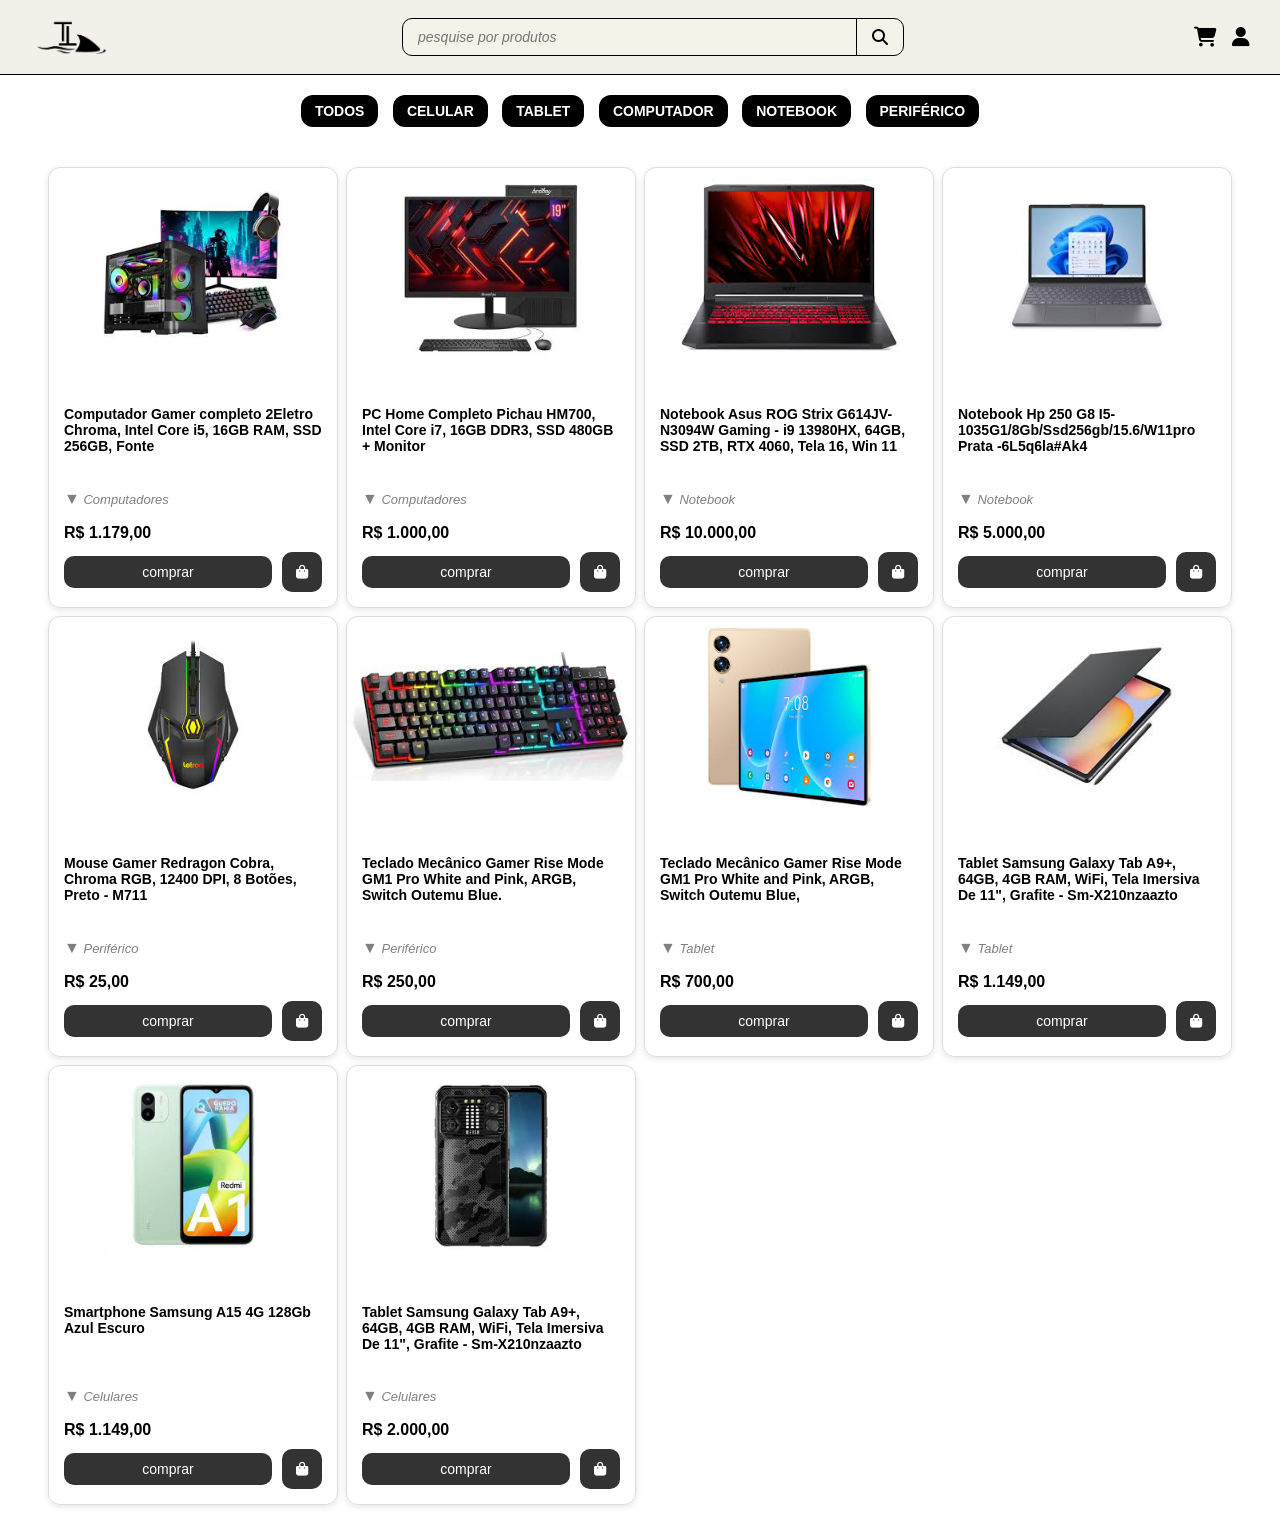
==== TubaTech/index.html @ 6cd0e7b0 "cards atualizados" ====
<!DOCTYPE html>
<html lang="pt-BR">

<head>
  <meta charset="UTF-8">
  <title>TubaTech</title>
  <link rel="stylesheet" href="css/index.css">
  <link rel="shortcut icon" href="img/favicon-32x32.png" type="image/png">
  <link rel="stylesheet" href="https://cdnjs.cloudflare.com/ajax/libs/font-awesome/6.4.0/css/all.min.css">
</head>

<body>

  <!-- Cabeçalho -->
  <header>
    <div class="logo">
      <img src="img/logo-removebg-preview.png" alt="Logo TubaTech">
    </div>
    <div class="search-container">
      <input type="text" placeholder="pesquise por produtos">
      <button class="search-button">
        <i class="fas fa-search"></i>
      </button>
    </div>

    <div class="user-actions">
      <a href="carrinho.html" title="Carrinho"><i class="fas fa-shopping-cart"></i></a>
      <a href="#" title="Perfil"><i class="fas fa-user"></i></a>
    </div>
  </header>

  <!-- Filtros -->
  <nav>
    <button data-categoria="todos">Todos</button>
    <button data-categoria="celular">Celular</button>
    <button data-categoria="tablet">Tablet</button>
    <button data-categoria="computador">Computador</button>
    <button data-categoria="notebook">Notebook</button>
    <button data-categoria="periférico">Periférico</button>
  </nav>

  <!-- Produtos -->

  <main class="grid-container">

    <!-- computador 1 -->

    <div class="col">
      <div class="card" style="width: 18rem;">
        <img src="img/Computador Gamer.jpeg" class="card-img-top" alt="computador Gamer">
        <div class="card-body">
          <h5 class="card-title">Computador Gamer completo 2Eletro Chroma, Intel Core i5, 16GB RAM, SSD 256GB, Fonte
            </h5>
          <p class="card-category">
            <span style="font-size: 16px;">▼</span> Computadores
          </p>
          <p class="card-text"> R$ 1.179,00</p>
          <div class="card-actions">
            <a href="#" class="btn btn-comprar">comprar</a>
            <a href="#" class="btn btn-icon">
              <i class="fa-solid fa-bag-shopping"></i>
            </a>
          </div>

        </div>
      </div>
    </div>

    <div class="col">
      <div class="card" style="width: 18rem;">
        <img src="img/Computador Office.jpeg" class="card-img-top" alt="computador Office">
        <div class="card-body">
          <h5 class="card-title">PC Home Completo Pichau HM700, Intel Core i7, 16GB DDR3, SSD 480GB + Monitor </h5>
          <p class="card-category">
            <span style="font-size: 16px;">▼</span> Computadores
          </p>
          <p class="card-text"> R$ 1.000,00</p>
          <div class="card-actions">
            <a href="#" class="btn btn-comprar">comprar</a>
            <a href="#" class="btn btn-icon">
              <i class="fa-solid fa-bag-shopping"></i>
            </a>
          </div>

        </div>
      </div>
    </div>

    <!-- Notebook -->


    <div class="col">
      <div class="card" style="width: 18rem;">
        <img src="img/Notebook Gamer.jpeg" class="card-img-top" alt="notebook Gamer">
        <div class="card-body">
          <h5 class="card-title">Notebook Asus ROG Strix G614JV-N3094W Gaming - i9 13980HX, 64GB, SSD 2TB, RTX 4060,
            Tela 16, Win 11</h5>
          <p class="card-category">
            <span style="font-size: 16px;">▼</span> Notebook
          </p>
          <p class="card-text"> R$ 10.000,00</p>
          <div class="card-actions">
            <a href="#" class="btn btn-comprar">comprar</a>
            <a href="#" class="btn btn-icon">
              <i class="fa-solid fa-bag-shopping"></i>
            </a>
          </div>

        </div>
      </div>
    </div>


    <div class="col">
      <div class="card" style="width: 18rem;">
        <img src="img/Notebook Slim.jpeg" class="card-img-top" alt="notebook ">
        <div class="card-body">
          <h5 class="card-title">Notebook Hp 250 G8 I5-1035G1/8Gb/Ssd256gb/15.6/W11pro Prata -6L5q6la#Ak4</h5>
          <p class="card-category">
            <span style="font-size: 16px;">▼</span> Notebook
          </p>
          <p class="card-text"> R$ 5.000,00</p>
          <div class="card-actions">
            <a href="#" class="btn btn-comprar">comprar</a>
            <a href="#" class="btn btn-icon">
              <i class="fa-solid fa-bag-shopping"></i>
            </a>
          </div>

        </div>
      </div>
    </div>

    <!-- perifericos -->

    <div class="col">
      <div class="card" style="width: 18rem;">
        <img src="img/Mouse Gamer RGB.jpeg" class="card-img-top" alt="mouse Gamer ">
        <div class="card-body">
          <h5 class="card-title">Mouse Gamer Redragon Cobra, Chroma RGB, 12400 DPI, 8 Botões, Preto - M711</h5>
          <p class="card-category">
            <span style="font-size: 16px;">▼</span> Periférico
          </p>
          <p class="card-text"> R$ 25,00 </p>
          <div class="card-actions">
            <a href="#" class="btn btn-comprar">comprar</a>
            <a href="#" class="btn btn-icon">
              <i class="fa-solid fa-bag-shopping"></i>
            </a>
          </div>

        </div>
      </div>
    </div>


    <div class="col">
      <div class="card" style="width: 18rem;">
        <img src="img/Teclado Mecânico.jpeg" class="card-img-top" alt="teclado mecanico ">
        <div class="card-body">
          <h5 class="card-title">Teclado Mecânico Gamer Rise Mode GM1 Pro White and Pink, ARGB, Switch Outemu Blue.
            </h5>
          <p class="card-category">
            <span style="font-size: 16px;">▼</span> Periférico
          </p>
          <p class="card-text"> R$ 250,00 </p>
          <div class="card-actions">
            <a href="#" class="btn btn-comprar">comprar</a>
            <a href="#" class="btn btn-icon">
              <i class="fa-solid fa-bag-shopping"></i>
            </a>
          </div>

        </div>
      </div>
    </div>

    <!-- Tablet -->

 <div class="col">
      <div class="card" style="width: 18rem;">
        <img src="img/Tablet Max.jpeg" class="card-img-top" alt="tablet ">
        <div class="card-body">
          <h5 class="card-title">Teclado Mecânico Gamer Rise Mode GM1 Pro White and Pink, ARGB, Switch Outemu Blue,
            </h5>
          <p class="card-category">
            <span style="font-size: 16px;">▼</span> Tablet
          </p>
          <p class="card-text"> R$ 700,00 </p>
          <div class="card-actions">
            <a href="#" class="btn btn-comprar">comprar</a>
            <a href="#" class="btn btn-icon">
              <i class="fa-solid fa-bag-shopping"></i>
            </a>
          </div>

        </div>
      </div>
    </div>


     <div class="col">
      <div class="card" style="width: 18rem;">
        <img src="img/tablet sansung.jpeg" class="card-img-top" alt="tablet ">
        <div class="card-body">
          <h5 class="card-title">Tablet Samsung Galaxy Tab A9+, 64GB, 4GB RAM, WiFi, Tela Imersiva De 11", Grafite - Sm-X210nzaazto
            </h5>
          <p class="card-category">
            <span style="font-size: 16px;">▼</span> Tablet
          </p>
          <p class="card-text"> R$ 1.149,00 </p>
          <div class="card-actions">
            <a href="#" class="btn btn-comprar">comprar</a>
            <a href="#" class="btn btn-icon">
              <i class="fa-solid fa-bag-shopping"></i>
            </a>
          </div>

        </div>
      </div>
    </div>

    <!-- celular -->



     <div class="col">
      <div class="card" style="width: 18rem;">
        <img src="img/Smartphone A1.jpeg" class="card-img-top" alt="Smartphone A1 ">
        <div class="card-body">
          <h5 class="card-title">Smartphone Samsung A15 4G 128Gb Azul Escuro
            </h5>
          <p class="card-category">
            <span style="font-size: 16px;">▼</span> Celulares
          </p>
          <p class="card-text"> R$ 1.149,00 </p>
          <div class="card-actions">
            <a href="#" class="btn btn-comprar">comprar</a>
            <a href="#" class="btn btn-icon">
              <i class="fa-solid fa-bag-shopping"></i>
            </a>
          </div>

        </div>
      </div>
    </div>


    
     <div class="col">
      <div class="card" style="width: 18rem;">
        <img src="img/Smartphone B2.jpeg" class="card-img-top" alt="Smartphone B2 ">
        <div class="card-body">
          <h5 class="card-title">Tablet Samsung Galaxy Tab A9+, 64GB, 4GB RAM, WiFi, Tela Imersiva De 11", Grafite - Sm-X210nzaazto
            </h5>
          <p class="card-category">
            <span style="font-size: 16px;">▼</span> Celulares
          </p>
          <p class="card-text"> R$ 2.000,00 </p>
          <div class="card-actions">
            <a href="#" class="btn btn-comprar">comprar</a>
            <a href="#" class="btn btn-icon">
              <i class="fa-solid fa-bag-shopping"></i>
            </a>
          </div>

        </div>
      </div>
    </div>


  </main>











</body>

</html>
---- TubaTech/css/index.css ----
html,
body {
  height: 100%;
  margin: 0;
  padding: 0;
   
}

body {
  display: flex;
  flex-direction: column;
  min-height: 100vh;
  font-family: Arial, sans-serif;
  background-color: #ffffff; /* branco */
}

header {
  background-color: #F0EDE4D0;
  padding: 15px 30px;
  display: flex;
  align-items: center;
  justify-content: space-between;
  flex-wrap: wrap;
  border-bottom: solid 1px black;
}

.logo img {
  height: 40px;
}

/* Meu Botão de pesquisa - Parte 1*/

.search-container {
  flex: 1;
  max-width: 500px;
  margin: 0 20px;
  position: relative;
  display: flex;
  border: 1px solid #000;
  border-radius: 10px;
  overflow: hidden;
  background-color: #f5f2ea;
}

.search-container input {
  flex: 1;
  padding: 10px 15px;
  border: none;
  font-size: 14px;
  outline: none;
  background-color: transparent;
  font-style: italic;
  color: #333;
}

.search-button {
  background-color: transparent;
  border: none;
  padding: 0 15px;
  border-left: 1px solid #000;
  cursor: pointer;
  display: flex;
  align-items: center;
  justify-content: center;
}

.search-button i {
  font-size: 16px;
  color: #000000;
}

/* Fim do botão de pesquisa*/

/*Estilização dos icones inferiores direito - Parte 2 */

.user-actions {
  display: flex;
  align-items: center;
  gap: 15px;
  font-size: 20px;
}

.user-actions a {
  color: #000000;
  text-decoration: none;
  transition: transform 0.2s ease;
}

.user-actions a:hover {
  transform: scale(1.2);
}

/*------------------------------------------------*/

/* Navegação - Parte 3 */

nav {
  background-color: rgb(255, 255, 255);
  padding: 15px 0;
  text-align: center;
}

nav button {
  background-color: #000000;
  color: rgb(255, 255, 255);
  border: none;
  margin: 5px;
  padding: 8px 14px;
  border-radius: 12px;
  font-size: 14px;
  cursor: pointer;
  font-weight: bold;
  text-transform: uppercase;
}

nav button.active {
  border: 2px solid #555;
  background-color: white;
  color: #000;
  font-weight: bold;
}

/* ----------------------------------- */

/* MAIN */

.grid-container {
  background-color: rgb(255, 255, 255);
}

/* ----------------------------------- */

/*card parte 4 */

.card-category {
  font-size: 14px;
  color: #444;
  margin-bottom: 8px;
  display: block;
  font-style: italic;
}

.btn i {
  margin-right: 15px;
  /*espaço do icone com a palavra comprar*/
}

/* Estrutura geral */
.grid-container {
  display: grid;
  grid-template-columns: repeat(4, 1fr);
  gap: 8px;
  padding: 20px;
  max-width: 1400px;
  margin: 0 auto;
}


/* Card */
.card {
  border: 1px solid #ddd;
  border-radius: 12px;
  box-shadow: 0 2px 6px rgba(0, 0, 0, 0.1);
  overflow: hidden;
  transition: transform 0.2s;
}

.card:hover {
  transform: translateY(-5px);
}

.card-img-top {
  height: 180px;               
  width: 100%;                   
  object-fit: contain;           
  display: block;                
  margin: 0 auto;                
  padding: 10px 0;               
}

/* Corpo do card */
.card-body {
  padding: 15px;
}

/* Título */
.card-title {
  font-size: 14px;
  font-weight: 600;
  height: 60px;
  overflow: hidden;
}

/* Categoria */
.card-category {
  font-size: 13px;
  color: gray;
  font-style: italic;
  margin-bottom: 5px;
}

/* Preço */
.card-text {
  font-size: 16px;
  font-weight: bold;
  margin-bottom: 10px;
}

/* Botão comprar */
.card-actions {
  display: flex;
  align-items: center;
  gap: 10px;
  margin-top: 10px;
}

/* Botão "comprar" estilizado - Parte 5 */
.btn-comprar {
  background-color: #333;
  color: white;
  border: none;
  padding: 8px 16px;
  font-size: 14px;
  border-radius: 10px;
  text-decoration: none;
  text-transform: lowercase;
  flex: 1;
  text-align: center;
}

/* Ícone da sacola separado - Parte 6 */
.btn-icon {
  background-color: #333;
  color: white;
  padding: 5px;
  border-radius: 10px;
  display: flex;
  align-items: center;
  justify-content: center;
  text-decoration: none;
  width: 30px;
  height: 30px;
  font-size: 14px;
}

.btn-icon i {
  margin: 0;
  padding: 0;
}
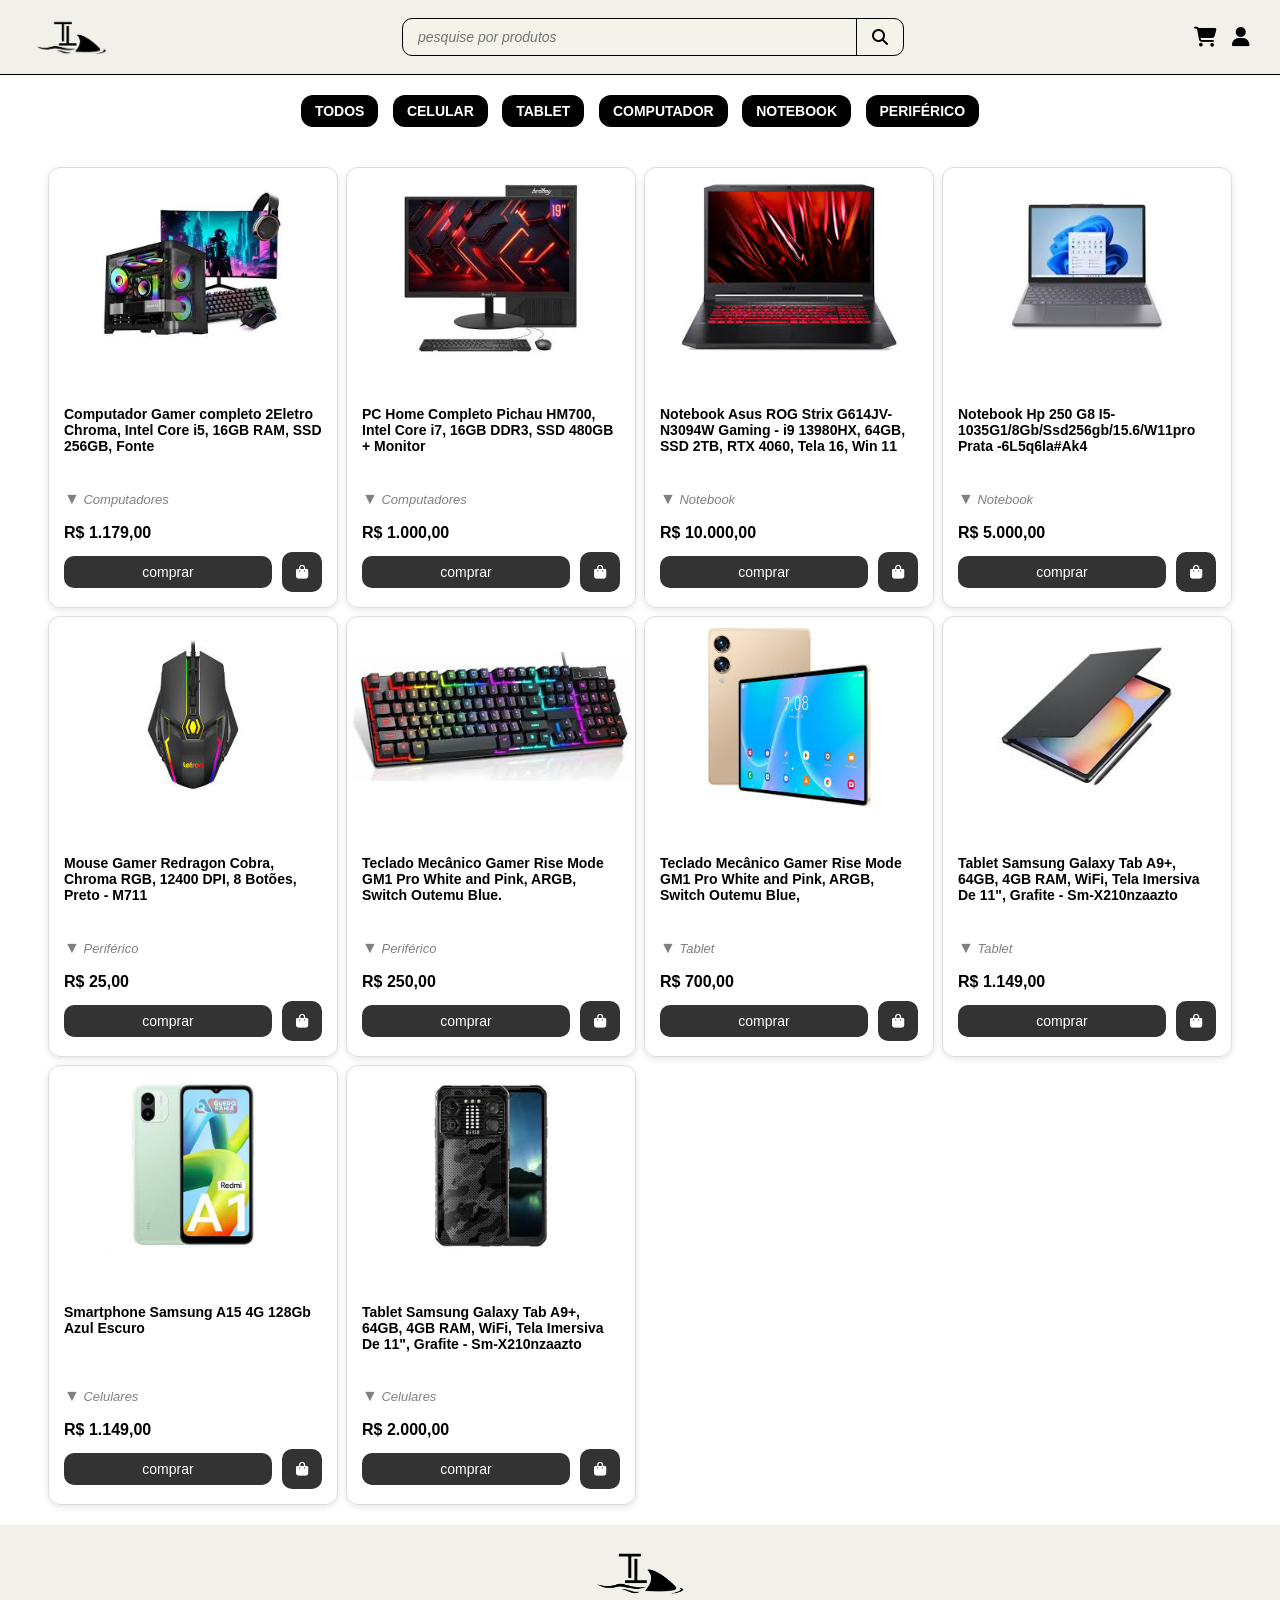
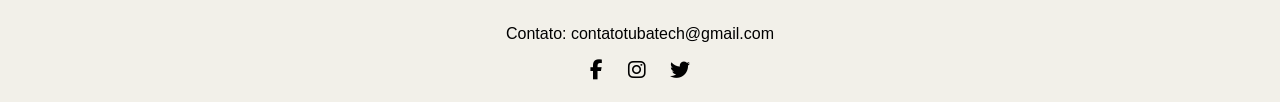
==== commit 928168b0: "pagina inicial feita com sucesso" ====
--- a/TubaTech/index.html
+++ b/TubaTech/index.html
@@ -272,6 +272,23 @@
   </main>
 
 
+  <!-- Rodápe-->
+
+<footer>
+  <div class="footer-content">
+    <div class="footer-logo">
+      <img src="img/logo-removebg-preview.png" alt="Logo TubaTech">
+    </div>
+
+    <p>Contato: contatotubatech@gmail.com</p>
+
+    <div class="footer-social">
+      <a href="#" title="Facebook"><i class="fab fa-facebook-f"></i></a>
+      <a href="#" title="Instagram"><i class="fab fa-instagram"></i></a>
+      <a href="#" title="Twitter"><i class="fab fa-twitter"></i></a>
+    </div>
+  </div>
+</footer>
 
 
 
--- a/TubaTech/css/index.css
+++ b/TubaTech/css/index.css
@@ -248,3 +248,35 @@
   margin: 0;
   padding: 0;
 }
+
+
+/* Rodapé - Parte 7 */
+footer {
+  background-color: #F0EDE4D0;
+  color: #000000;
+  padding: 20px 0;
+  text-align: center;
+}
+
+.footer-content {
+  max-width: 1200px;
+  margin: 0 auto;
+  padding: 0 20px;
+}
+
+.footer-logo img {
+  height: 50px;
+  margin-bottom: 10px;
+}
+
+.footer-social {
+  margin-top: 10px;
+}
+
+.footer-social a {
+  color: #000000;
+  margin: 0 10px;
+  font-size: 20px;
+  transition: transform 0.3s ease;
+}
+
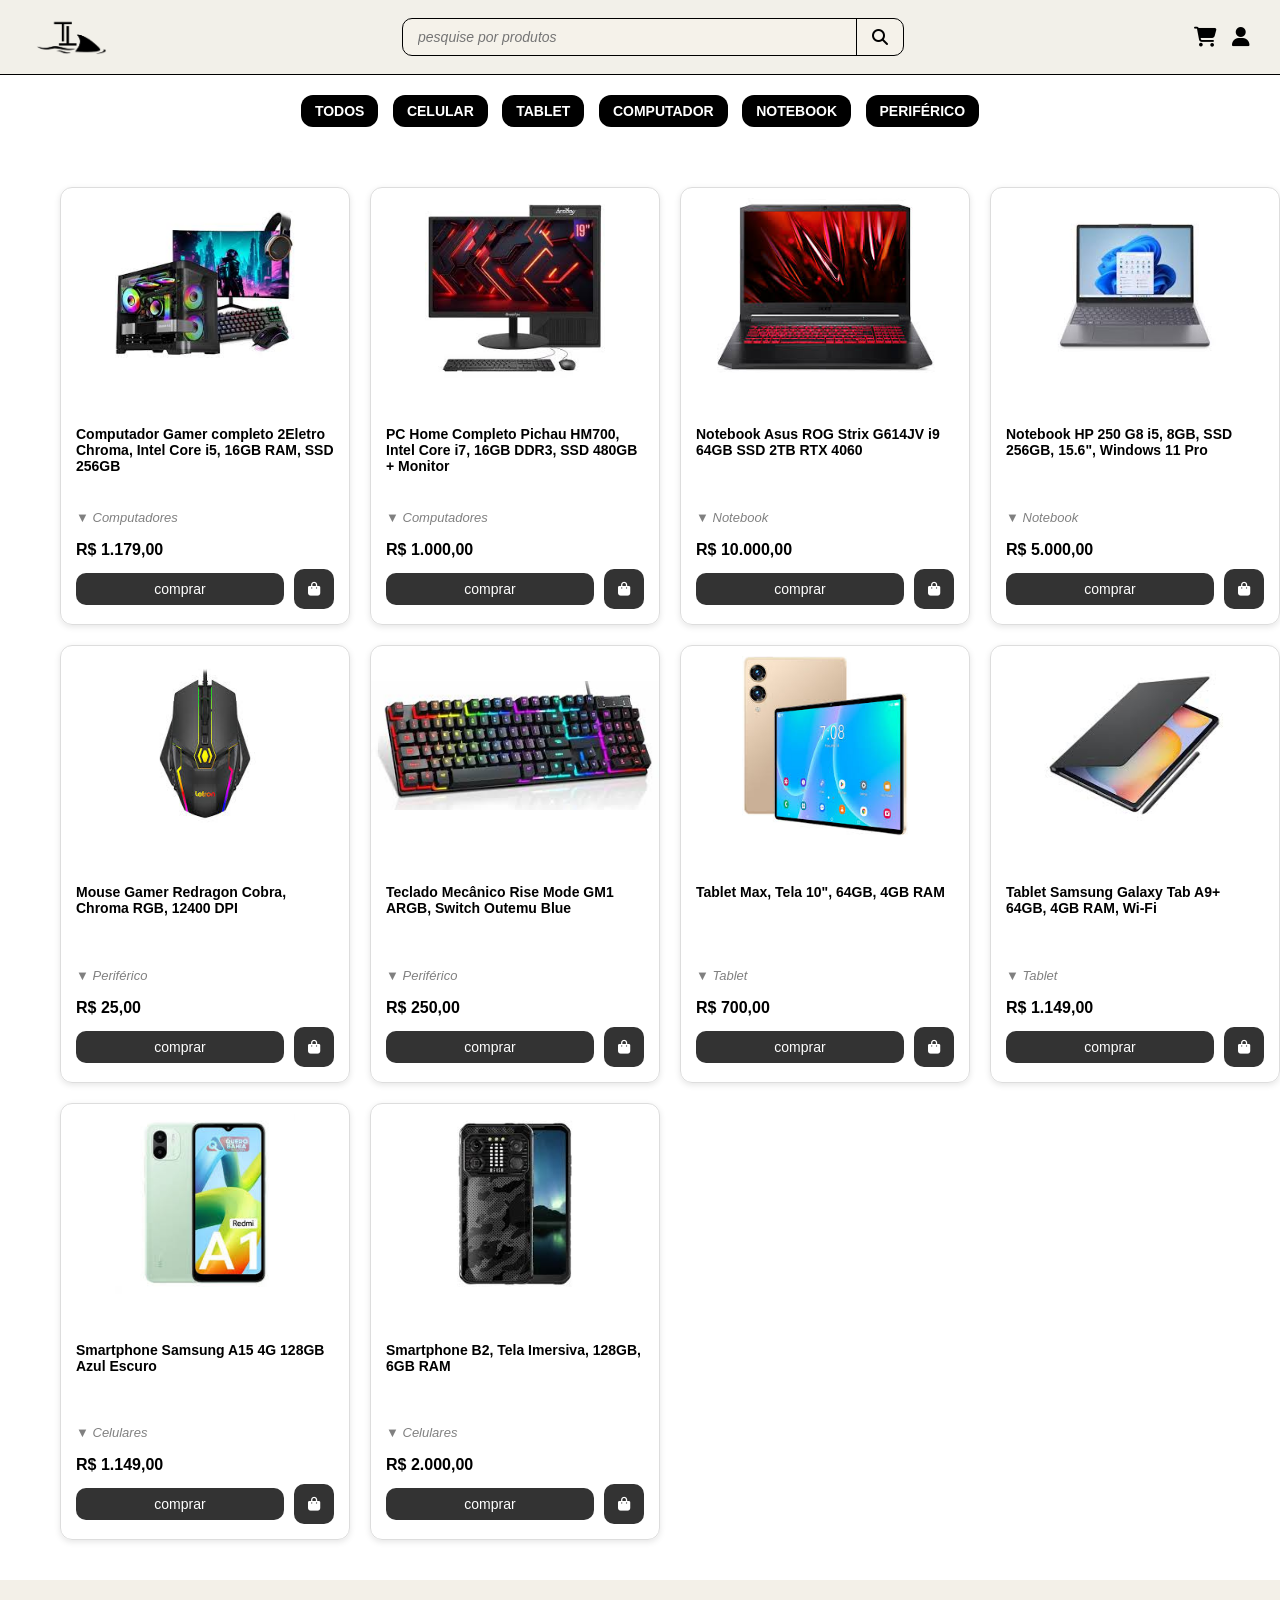
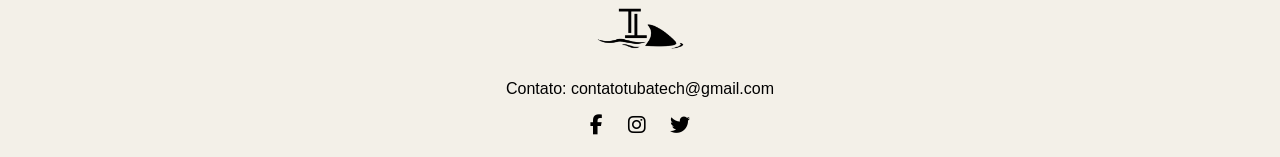
==== commit caf05e71: "pagina de carrinho atualizada" ====
--- a/TubaTech/index.html
+++ b/TubaTech/index.html
@@ -22,7 +22,6 @@
         <i class="fas fa-search"></i>
       </button>
     </div>
-
     <div class="user-actions">
       <a href="carrinho.html" title="Carrinho"><i class="fas fa-shopping-cart"></i></a>
       <a href="#" title="Perfil"><i class="fas fa-user"></i></a>
@@ -36,268 +35,187 @@
     <button data-categoria="tablet">Tablet</button>
     <button data-categoria="computador">Computador</button>
     <button data-categoria="notebook">Notebook</button>
-    <button data-categoria="periférico">Periférico</button>
+    <button data-categoria="periferico">Periférico</button>
   </nav>
 
   <!-- Produtos -->
-
+   <main class="grid-container grid-layout" id="produto-container">
   <main class="grid-container">
 
-    <!-- computador 1 -->
-
-    <div class="col">
-      <div class="card" style="width: 18rem;">
+    <!-- Computadores -->
+    <div class="col">
+      <div class="card computador" style="width: 18rem;">
         <img src="img/Computador Gamer.jpeg" class="card-img-top" alt="computador Gamer">
         <div class="card-body">
-          <h5 class="card-title">Computador Gamer completo 2Eletro Chroma, Intel Core i5, 16GB RAM, SSD 256GB, Fonte
-            </h5>
-          <p class="card-category">
-            <span style="font-size: 16px;">▼</span> Computadores
-          </p>
-          <p class="card-text"> R$ 1.179,00</p>
-          <div class="card-actions">
-            <a href="#" class="btn btn-comprar">comprar</a>
-            <a href="#" class="btn btn-icon">
-              <i class="fa-solid fa-bag-shopping"></i>
-            </a>
-          </div>
-
-        </div>
-      </div>
-    </div>
-
-    <div class="col">
-      <div class="card" style="width: 18rem;">
+          <h5 class="card-title">Computador Gamer completo 2Eletro Chroma, Intel Core i5, 16GB RAM, SSD 256GB</h5>
+          <p class="card-category"><span>▼</span> Computadores</p>
+          <p class="card-text">R$ 1.179,00</p>
+          <div class="card-actions">
+            <a href="#" class="btn btn-comprar">comprar</a>
+            <a href="#" class="btn btn-icon"><i class="fa-solid fa-bag-shopping"></i></a>
+          </div>
+        </div>
+      </div>
+    </div>
+
+    <div class="col">
+      <div class="card computador" style="width: 18rem;">
         <img src="img/Computador Office.jpeg" class="card-img-top" alt="computador Office">
         <div class="card-body">
-          <h5 class="card-title">PC Home Completo Pichau HM700, Intel Core i7, 16GB DDR3, SSD 480GB + Monitor </h5>
-          <p class="card-category">
-            <span style="font-size: 16px;">▼</span> Computadores
-          </p>
-          <p class="card-text"> R$ 1.000,00</p>
-          <div class="card-actions">
-            <a href="#" class="btn btn-comprar">comprar</a>
-            <a href="#" class="btn btn-icon">
-              <i class="fa-solid fa-bag-shopping"></i>
-            </a>
-          </div>
-
-        </div>
-      </div>
-    </div>
-
-    <!-- Notebook -->
-
-
-    <div class="col">
-      <div class="card" style="width: 18rem;">
+          <h5 class="card-title">PC Home Completo Pichau HM700, Intel Core i7, 16GB DDR3, SSD 480GB + Monitor</h5>
+          <p class="card-category"><span>▼</span> Computadores</p>
+          <p class="card-text">R$ 1.000,00</p>
+          <div class="card-actions">
+            <a href="#" class="btn btn-comprar">comprar</a>
+            <a href="#" class="btn btn-icon"><i class="fa-solid fa-bag-shopping"></i></a>
+          </div>
+        </div>
+      </div>
+    </div>
+
+    <!-- Notebooks -->
+    <div class="col">
+      <div class="card notebook" style="width: 18rem;">
         <img src="img/Notebook Gamer.jpeg" class="card-img-top" alt="notebook Gamer">
         <div class="card-body">
-          <h5 class="card-title">Notebook Asus ROG Strix G614JV-N3094W Gaming - i9 13980HX, 64GB, SSD 2TB, RTX 4060,
-            Tela 16, Win 11</h5>
-          <p class="card-category">
-            <span style="font-size: 16px;">▼</span> Notebook
-          </p>
-          <p class="card-text"> R$ 10.000,00</p>
-          <div class="card-actions">
-            <a href="#" class="btn btn-comprar">comprar</a>
-            <a href="#" class="btn btn-icon">
-              <i class="fa-solid fa-bag-shopping"></i>
-            </a>
-          </div>
-
-        </div>
-      </div>
-    </div>
-
-
-    <div class="col">
-      <div class="card" style="width: 18rem;">
-        <img src="img/Notebook Slim.jpeg" class="card-img-top" alt="notebook ">
-        <div class="card-body">
-          <h5 class="card-title">Notebook Hp 250 G8 I5-1035G1/8Gb/Ssd256gb/15.6/W11pro Prata -6L5q6la#Ak4</h5>
-          <p class="card-category">
-            <span style="font-size: 16px;">▼</span> Notebook
-          </p>
-          <p class="card-text"> R$ 5.000,00</p>
-          <div class="card-actions">
-            <a href="#" class="btn btn-comprar">comprar</a>
-            <a href="#" class="btn btn-icon">
-              <i class="fa-solid fa-bag-shopping"></i>
-            </a>
-          </div>
-
-        </div>
-      </div>
-    </div>
-
-    <!-- perifericos -->
-
-    <div class="col">
-      <div class="card" style="width: 18rem;">
-        <img src="img/Mouse Gamer RGB.jpeg" class="card-img-top" alt="mouse Gamer ">
-        <div class="card-body">
-          <h5 class="card-title">Mouse Gamer Redragon Cobra, Chroma RGB, 12400 DPI, 8 Botões, Preto - M711</h5>
-          <p class="card-category">
-            <span style="font-size: 16px;">▼</span> Periférico
-          </p>
-          <p class="card-text"> R$ 25,00 </p>
-          <div class="card-actions">
-            <a href="#" class="btn btn-comprar">comprar</a>
-            <a href="#" class="btn btn-icon">
-              <i class="fa-solid fa-bag-shopping"></i>
-            </a>
-          </div>
-
-        </div>
-      </div>
-    </div>
-
-
-    <div class="col">
-      <div class="card" style="width: 18rem;">
-        <img src="img/Teclado Mecânico.jpeg" class="card-img-top" alt="teclado mecanico ">
-        <div class="card-body">
-          <h5 class="card-title">Teclado Mecânico Gamer Rise Mode GM1 Pro White and Pink, ARGB, Switch Outemu Blue.
-            </h5>
-          <p class="card-category">
-            <span style="font-size: 16px;">▼</span> Periférico
-          </p>
-          <p class="card-text"> R$ 250,00 </p>
-          <div class="card-actions">
-            <a href="#" class="btn btn-comprar">comprar</a>
-            <a href="#" class="btn btn-icon">
-              <i class="fa-solid fa-bag-shopping"></i>
-            </a>
-          </div>
-
-        </div>
-      </div>
-    </div>
-
-    <!-- Tablet -->
-
- <div class="col">
-      <div class="card" style="width: 18rem;">
-        <img src="img/Tablet Max.jpeg" class="card-img-top" alt="tablet ">
-        <div class="card-body">
-          <h5 class="card-title">Teclado Mecânico Gamer Rise Mode GM1 Pro White and Pink, ARGB, Switch Outemu Blue,
-            </h5>
-          <p class="card-category">
-            <span style="font-size: 16px;">▼</span> Tablet
-          </p>
-          <p class="card-text"> R$ 700,00 </p>
-          <div class="card-actions">
-            <a href="#" class="btn btn-comprar">comprar</a>
-            <a href="#" class="btn btn-icon">
-              <i class="fa-solid fa-bag-shopping"></i>
-            </a>
-          </div>
-
-        </div>
-      </div>
-    </div>
-
-
-     <div class="col">
-      <div class="card" style="width: 18rem;">
-        <img src="img/tablet sansung.jpeg" class="card-img-top" alt="tablet ">
-        <div class="card-body">
-          <h5 class="card-title">Tablet Samsung Galaxy Tab A9+, 64GB, 4GB RAM, WiFi, Tela Imersiva De 11", Grafite - Sm-X210nzaazto
-            </h5>
-          <p class="card-category">
-            <span style="font-size: 16px;">▼</span> Tablet
-          </p>
-          <p class="card-text"> R$ 1.149,00 </p>
-          <div class="card-actions">
-            <a href="#" class="btn btn-comprar">comprar</a>
-            <a href="#" class="btn btn-icon">
-              <i class="fa-solid fa-bag-shopping"></i>
-            </a>
-          </div>
-
-        </div>
-      </div>
-    </div>
-
-    <!-- celular -->
-
-
-
-     <div class="col">
-      <div class="card" style="width: 18rem;">
-        <img src="img/Smartphone A1.jpeg" class="card-img-top" alt="Smartphone A1 ">
-        <div class="card-body">
-          <h5 class="card-title">Smartphone Samsung A15 4G 128Gb Azul Escuro
-            </h5>
-          <p class="card-category">
-            <span style="font-size: 16px;">▼</span> Celulares
-          </p>
-          <p class="card-text"> R$ 1.149,00 </p>
-          <div class="card-actions">
-            <a href="#" class="btn btn-comprar">comprar</a>
-            <a href="#" class="btn btn-icon">
-              <i class="fa-solid fa-bag-shopping"></i>
-            </a>
-          </div>
-
-        </div>
-      </div>
-    </div>
-
-
-    
-     <div class="col">
-      <div class="card" style="width: 18rem;">
-        <img src="img/Smartphone B2.jpeg" class="card-img-top" alt="Smartphone B2 ">
-        <div class="card-body">
-          <h5 class="card-title">Tablet Samsung Galaxy Tab A9+, 64GB, 4GB RAM, WiFi, Tela Imersiva De 11", Grafite - Sm-X210nzaazto
-            </h5>
-          <p class="card-category">
-            <span style="font-size: 16px;">▼</span> Celulares
-          </p>
-          <p class="card-text"> R$ 2.000,00 </p>
-          <div class="card-actions">
-            <a href="#" class="btn btn-comprar">comprar</a>
-            <a href="#" class="btn btn-icon">
-              <i class="fa-solid fa-bag-shopping"></i>
-            </a>
-          </div>
-
-        </div>
-      </div>
-    </div>
-
-
+          <h5 class="card-title">Notebook Asus ROG Strix G614JV i9 64GB SSD 2TB RTX 4060</h5>
+          <p class="card-category"><span>▼</span> Notebook</p>
+          <p class="card-text">R$ 10.000,00</p>
+          <div class="card-actions">
+            <a href="#" class="btn btn-comprar">comprar</a>
+            <a href="#" class="btn btn-icon"><i class="fa-solid fa-bag-shopping"></i></a>
+          </div>
+        </div>
+      </div>
+    </div>
+
+    <div class="col">
+      <div class="card notebook" style="width: 18rem;">
+        <img src="img/Notebook Slim.jpeg" class="card-img-top" alt="notebook Slim">
+        <div class="card-body">
+          <h5 class="card-title">Notebook HP 250 G8 i5, 8GB, SSD 256GB, 15.6", Windows 11 Pro</h5>
+          <p class="card-category"><span>▼</span> Notebook</p>
+          <p class="card-text">R$ 5.000,00</p>
+          <div class="card-actions">
+            <a href="#" class="btn btn-comprar">comprar</a>
+            <a href="#" class="btn btn-icon"><i class="fa-solid fa-bag-shopping"></i></a>
+          </div>
+        </div>
+      </div>
+    </div>
+
+    <!-- Periféricos -->
+    <div class="col">
+      <div class="card periferico" style="width: 18rem;">
+        <img src="img/Mouse Gamer RGB.jpeg" class="card-img-top" alt="mouse Gamer">
+        <div class="card-body">
+          <h5 class="card-title">Mouse Gamer Redragon Cobra, Chroma RGB, 12400 DPI</h5>
+          <p class="card-category"><span>▼</span> Periférico</p>
+          <p class="card-text">R$ 25,00</p>
+          <div class="card-actions">
+            <a href="#" class="btn btn-comprar">comprar</a>
+            <a href="#" class="btn btn-icon"><i class="fa-solid fa-bag-shopping"></i></a>
+          </div>
+        </div>
+      </div>
+    </div>
+
+    <div class="col">
+      <div class="card periferico" style="width: 18rem;">
+        <img src="img/Teclado Mecânico.jpeg" class="card-img-top" alt="teclado">
+        <div class="card-body">
+          <h5 class="card-title">Teclado Mecânico Rise Mode GM1 ARGB, Switch Outemu Blue</h5>
+          <p class="card-category"><span>▼</span> Periférico</p>
+          <p class="card-text">R$ 250,00</p>
+          <div class="card-actions">
+            <a href="#" class="btn btn-comprar">comprar</a>
+            <a href="#" class="btn btn-icon"><i class="fa-solid fa-bag-shopping"></i></a>
+          </div>
+        </div>
+      </div>
+    </div>
+
+    <!-- Tablets -->
+    <div class="col">
+      <div class="card tablet" style="width: 18rem;">
+        <img src="img/Tablet Max.jpeg" class="card-img-top" alt="tablet Max">
+        <div class="card-body">
+          <h5 class="card-title">Tablet Max, Tela 10", 64GB, 4GB RAM</h5>
+          <p class="card-category"><span>▼</span> Tablet</p>
+          <p class="card-text">R$ 700,00</p>
+          <div class="card-actions">
+            <a href="#" class="btn btn-comprar">comprar</a>
+            <a href="#" class="btn btn-icon"><i class="fa-solid fa-bag-shopping"></i></a>
+          </div>
+        </div>
+      </div>
+    </div>
+
+    <div class="col">
+      <div class="card tablet" style="width: 18rem;">
+        <img src="img/tablet sansung.jpeg" class="card-img-top" alt="tablet Samsung">
+        <div class="card-body">
+          <h5 class="card-title">Tablet Samsung Galaxy Tab A9+ 64GB, 4GB RAM, Wi-Fi</h5>
+          <p class="card-category"><span>▼</span> Tablet</p>
+          <p class="card-text">R$ 1.149,00</p>
+          <div class="card-actions">
+            <a href="#" class="btn btn-comprar">comprar</a>
+            <a href="#" class="btn btn-icon"><i class="fa-solid fa-bag-shopping"></i></a>
+          </div>
+        </div>
+      </div>
+    </div>
+
+    <!-- Celulares -->
+    <div class="col">
+      <div class="card celular" style="width: 18rem;">
+        <img src="img/Smartphone A1.jpeg" class="card-img-top" alt="Smartphone A1">
+        <div class="card-body">
+          <h5 class="card-title">Smartphone Samsung A15 4G 128GB Azul Escuro</h5>
+          <p class="card-category"><span>▼</span> Celulares</p>
+          <p class="card-text">R$ 1.149,00</p>
+          <div class="card-actions">
+            <a href="#" class="btn btn-comprar">comprar</a>
+            <a href="#" class="btn btn-icon"><i class="fa-solid fa-bag-shopping"></i></a>
+          </div>
+        </div>
+      </div>
+    </div>
+
+    <div class="col">
+      <div class="card celular" style="width: 18rem;">
+        <img src="img/Smartphone B2.jpeg" class="card-img-top" alt="Smartphone B2">
+        <div class="card-body">
+          <h5 class="card-title">Smartphone B2, Tela Imersiva, 128GB, 6GB RAM</h5>
+          <p class="card-category"><span>▼</span> Celulares</p>
+          <p class="card-text">R$ 2.000,00</p>
+          <div class="card-actions">
+            <a href="#" class="btn btn-comprar">comprar</a>
+            <a href="#" class="btn btn-icon"><i class="fa-solid fa-bag-shopping"></i></a>
+          </div>
+        </div>
+      </div>
+    </div>
+</main>
   </main>
 
-
-  <!-- Rodápe-->
-
-<footer>
-  <div class="footer-content">
-    <div class="footer-logo">
-      <img src="img/logo-removebg-preview.png" alt="Logo TubaTech">
-    </div>
-
-    <p>Contato: contatotubatech@gmail.com</p>
-
-    <div class="footer-social">
-      <a href="#" title="Facebook"><i class="fab fa-facebook-f"></i></a>
-      <a href="#" title="Instagram"><i class="fab fa-instagram"></i></a>
-      <a href="#" title="Twitter"><i class="fab fa-twitter"></i></a>
-    </div>
-  </div>
-</footer>
-
-
-
-
-
-
-
-
+  <!-- Rodapé -->
+  <footer>
+    <div class="footer-content">
+      <div class="footer-logo">
+        <img src="img/logo-removebg-preview.png" alt="Logo TubaTech">
+      </div>
+      <p>Contato: contatotubatech@gmail.com</p>
+      <div class="footer-social">
+        <a href="#"><i class="fab fa-facebook-f"></i></a>
+        <a href="#"><i class="fab fa-instagram"></i></a>
+        <a href="#"><i class="fab fa-twitter"></i></a>
+      </div>
+    </div>
+  </footer>
+
+  <!-- Script -->
+  <script src="js/scripts.js"></script>
 
 </body>
-
-</html>+</html>
--- a/TubaTech/css/index.css
+++ b/TubaTech/css/index.css
@@ -146,15 +146,17 @@
   /*espaço do icone com a palavra comprar*/
 }
 
-/* Estrutura geral */
 .grid-container {
   display: grid;
   grid-template-columns: repeat(4, 1fr);
-  gap: 8px;
+  gap: 20px;
   padding: 20px;
-  max-width: 1400px;
-  margin: 0 auto;
-}
+
+  max-width: 1200px;       /* largura máxima da grade */
+  margin: 0 auto;           /* centraliza horizontalmente */
+}
+
+
 
 
 /* Card */
@@ -280,3 +282,24 @@
   transition: transform 0.3s ease;
 }
 
+html, body {
+  height: 100%;
+  margin: 0;
+  display: flex;
+  flex-direction: column;
+}
+
+main {
+  flex: 1; /* ocupa o espaço restante */
+}
+
+footer {
+  background-color: #f3f0e8;
+  text-align: center;
+  padding: 20px;
+}
+#produto-container.grid-container {
+  display: grid;
+  grid-template-columns: repeat(4, minmax(0, 1fr));
+  gap: 20px;
+}
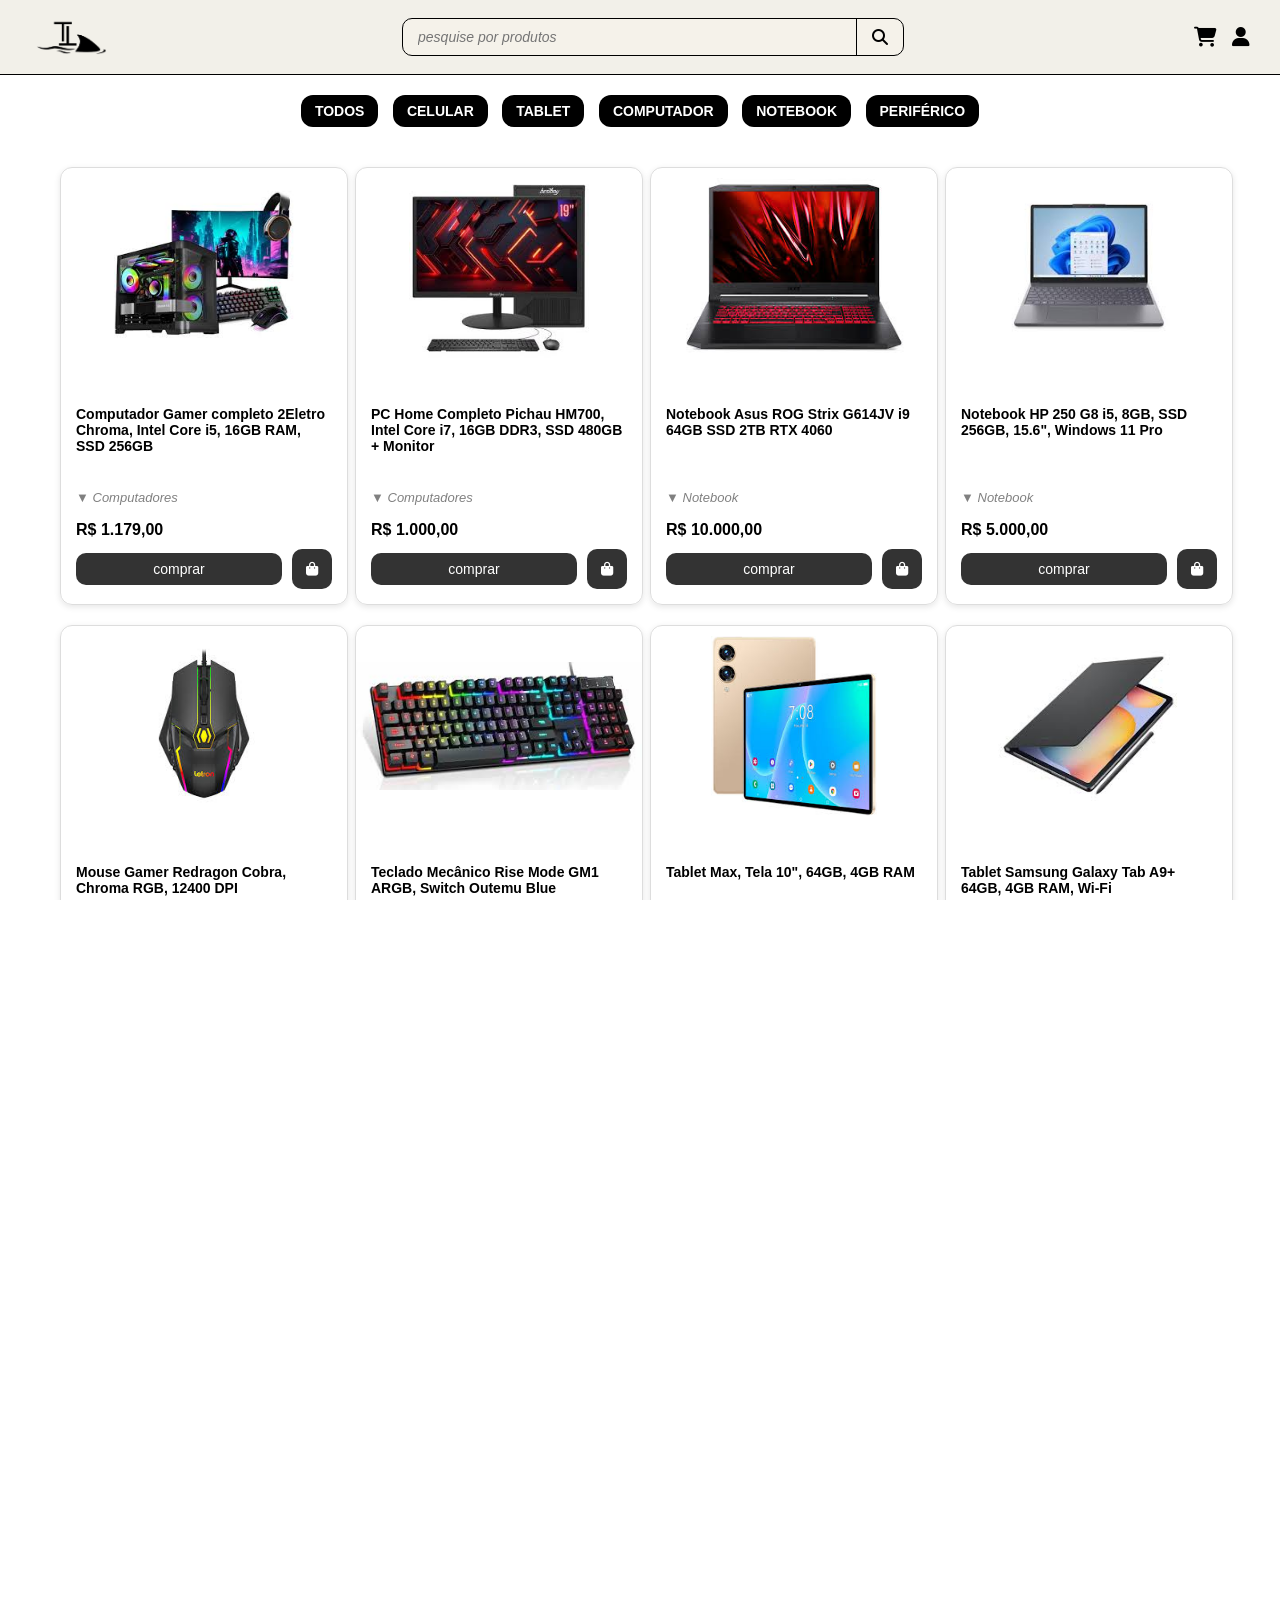
==== commit 7a461544: "final do carrinho" ====
--- a/TubaTech/index.html
+++ b/TubaTech/index.html
@@ -39,8 +39,7 @@
   </nav>
 
   <!-- Produtos -->
-   <main class="grid-container grid-layout" id="produto-container">
-  <main class="grid-container">
+ <main class="grid-container grid-layout" id="produto-container">
 
     <!-- Computadores -->
     <div class="col">
@@ -196,7 +195,7 @@
         </div>
       </div>
     </div>
-</main>
+
   </main>
 
   <!-- Rodapé -->
--- a/TubaTech/css/index.css
+++ b/TubaTech/css/index.css
@@ -1,20 +1,19 @@
-
-html,
-body {
+html, body {
   height: 100%;
   margin: 0;
   padding: 0;
-   
-}
-
-body {
+  overflow-x: hidden;
   display: flex;
   flex-direction: column;
-  min-height: 100vh;
   font-family: Arial, sans-serif;
-  background-color: #ffffff; /* branco */
-}
-
+  background-color: #ffffff;
+}
+
+main {
+  flex: 1;
+}
+
+/* Cabeçalho */
 header {
   background-color: #F0EDE4D0;
   padding: 15px 30px;
@@ -29,8 +28,7 @@
   height: 40px;
 }
 
-/* Meu Botão de pesquisa - Parte 1*/
-
+/* Busca */
 .search-container {
   flex: 1;
   max-width: 500px;
@@ -70,10 +68,7 @@
   color: #000000;
 }
 
-/* Fim do botão de pesquisa*/
-
-/*Estilização dos icones inferiores direito - Parte 2 */
-
+/* Ícones à direita */
 .user-actions {
   display: flex;
   align-items: center;
@@ -91,19 +86,17 @@
   transform: scale(1.2);
 }
 
-/*------------------------------------------------*/
-
-/* Navegação - Parte 3 */
-
+/* Botões de categoria */
 nav {
-  background-color: rgb(255, 255, 255);
+  background-color: #fff;
   padding: 15px 0;
   text-align: center;
+  flex-wrap: wrap;
 }
 
 nav button {
   background-color: #000000;
-  color: rgb(255, 255, 255);
+  color: #ffffff;
   border: none;
   margin: 5px;
   padding: 8px 14px;
@@ -118,54 +111,29 @@
   border: 2px solid #555;
   background-color: white;
   color: #000;
-  font-weight: bold;
-}
-
-/* ----------------------------------- */
-
-/* MAIN */
-
-.grid-container {
-  background-color: rgb(255, 255, 255);
-}
-
-/* ----------------------------------- */
-
-/*card parte 4 */
-
-.card-category {
-  font-size: 14px;
-  color: #444;
-  margin-bottom: 8px;
-  display: block;
-  font-style: italic;
-}
-
-.btn i {
-  margin-right: 15px;
-  /*espaço do icone com a palavra comprar*/
-}
-
+}
+
+/* Grade de produtos responsiva */
 .grid-container {
   display: grid;
-  grid-template-columns: repeat(4, 1fr);
+  grid-template-columns: repeat(auto-fit, minmax(250px, 1fr));
   gap: 20px;
   padding: 20px;
-
-  max-width: 1200px;       /* largura máxima da grade */
-  margin: 0 auto;           /* centraliza horizontalmente */
-}
-
-
-
-
-/* Card */
+  max-width: 1200px;
+  margin: 0 auto;
+  box-sizing: border-box;
+}
+
+
+/* Card do produto */
 .card {
   border: 1px solid #ddd;
   border-radius: 12px;
   box-shadow: 0 2px 6px rgba(0, 0, 0, 0.1);
   overflow: hidden;
   transition: transform 0.2s;
+  width: 100%;
+  box-sizing: border-box;
 }
 
 .card:hover {
@@ -173,20 +141,18 @@
 }
 
 .card-img-top {
-  height: 180px;               
-  width: 100%;                   
-  object-fit: contain;           
-  display: block;                
-  margin: 0 auto;                
-  padding: 10px 0;               
-}
-
-/* Corpo do card */
+  height: 180px;
+  width: 100%;
+  object-fit: contain;
+  display: block;
+  margin: 0 auto;
+  padding: 10px 0;
+}
+
 .card-body {
   padding: 15px;
 }
 
-/* Título */
 .card-title {
   font-size: 14px;
   font-weight: 600;
@@ -194,7 +160,6 @@
   overflow: hidden;
 }
 
-/* Categoria */
 .card-category {
   font-size: 13px;
   color: gray;
@@ -202,14 +167,12 @@
   margin-bottom: 5px;
 }
 
-/* Preço */
 .card-text {
   font-size: 16px;
   font-weight: bold;
   margin-bottom: 10px;
 }
 
-/* Botão comprar */
 .card-actions {
   display: flex;
   align-items: center;
@@ -217,7 +180,6 @@
   margin-top: 10px;
 }
 
-/* Botão "comprar" estilizado - Parte 5 */
 .btn-comprar {
   background-color: #333;
   color: white;
@@ -231,7 +193,6 @@
   text-align: center;
 }
 
-/* Ícone da sacola separado - Parte 6 */
 .btn-icon {
   background-color: #333;
   color: white;
@@ -251,8 +212,7 @@
   padding: 0;
 }
 
-
-/* Rodapé - Parte 7 */
+/* Rodapé */
 footer {
   background-color: #F0EDE4D0;
   color: #000000;
@@ -282,24 +242,40 @@
   transition: transform 0.3s ease;
 }
 
-html, body {
-  height: 100%;
-  margin: 0;
-  display: flex;
-  flex-direction: column;
-}
-
-main {
-  flex: 1; /* ocupa o espaço restante */
-}
-
-footer {
-  background-color: #f3f0e8;
-  text-align: center;
-  padding: 20px;
-}
-#produto-container.grid-container {
-  display: grid;
-  grid-template-columns: repeat(4, minmax(0, 1fr));
-  gap: 20px;
-}
+/* Responsividade */
+@media (max-width: 768px) {
+  header {
+    flex-direction: column;
+    align-items: center;
+  }
+
+  .search-container {
+    margin: 10px 0;
+    width: 100%;
+  }
+
+  nav {
+    justify-content: center;
+  }
+
+  nav button {
+    flex: 1 1 40%;
+    max-width: 180px;
+  }
+}
+
+@media (max-width: 480px) {
+  .card-title {
+    height: auto;
+  }
+
+  .btn-comprar {
+    font-size: 13px;
+    padding: 6px 12px;
+  }
+
+  .btn-icon {
+    width: 28px;
+    height: 28px;
+  }
+}
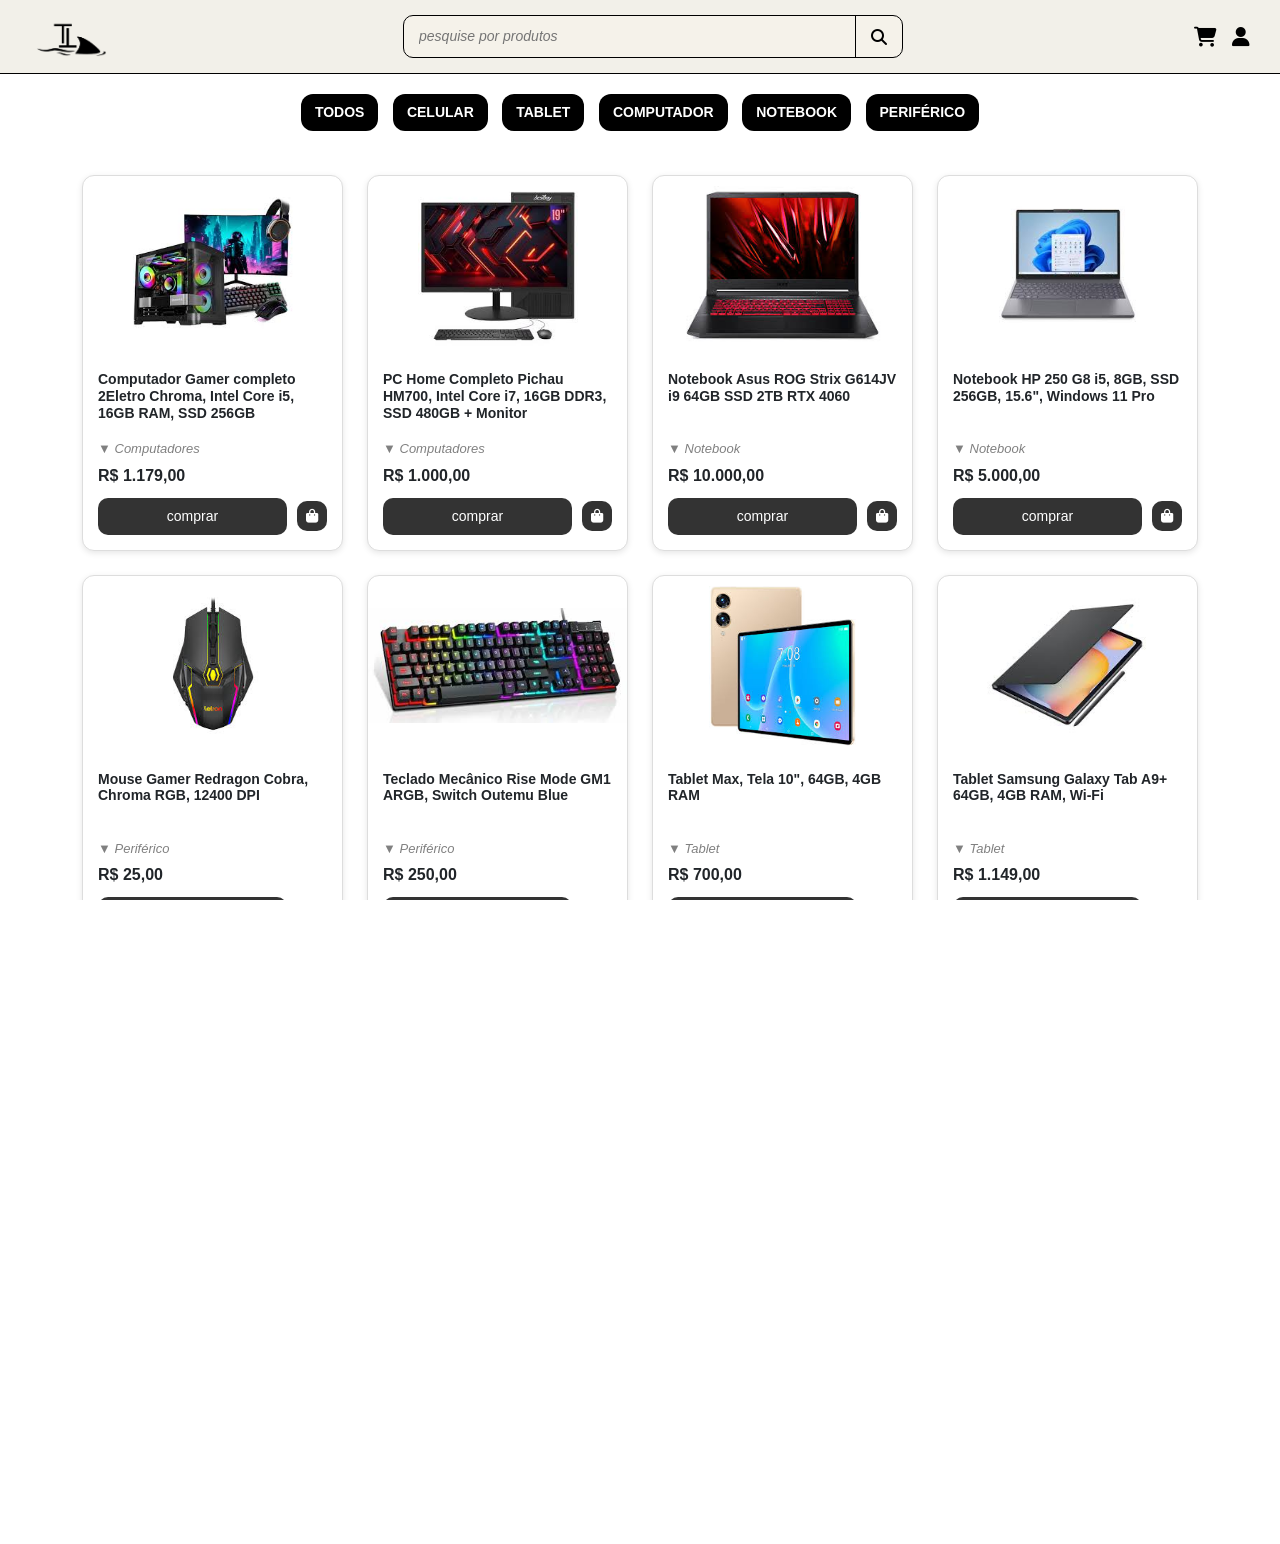
==== commit 0520d2bc: "versão atualizada hahah" ====
--- a/TubaTech/index.html
+++ b/TubaTech/index.html
@@ -4,14 +4,13 @@
 <head>
   <meta charset="UTF-8">
   <title>TubaTech</title>
+  <link href="https://cdn.jsdelivr.net/npm/bootstrap@5.3.0/dist/css/bootstrap.min.css" rel="stylesheet">
   <link rel="stylesheet" href="css/index.css">
   <link rel="shortcut icon" href="img/favicon-32x32.png" type="image/png">
   <link rel="stylesheet" href="https://cdnjs.cloudflare.com/ajax/libs/font-awesome/6.4.0/css/all.min.css">
 </head>
 
 <body>
-
-  <!-- Cabeçalho -->
   <header>
     <div class="logo">
       <img src="img/logo-removebg-preview.png" alt="Logo TubaTech">
@@ -28,7 +27,6 @@
     </div>
   </header>
 
-  <!-- Filtros -->
   <nav>
     <button data-categoria="todos">Todos</button>
     <button data-categoria="celular">Celular</button>
@@ -38,167 +36,152 @@
     <button data-categoria="periferico">Periférico</button>
   </nav>
 
-  <!-- Produtos -->
- <main class="grid-container grid-layout" id="produto-container">
-
-    <!-- Computadores -->
-    <div class="col">
-      <div class="card computador" style="width: 18rem;">
-        <img src="img/Computador Gamer.jpeg" class="card-img-top" alt="computador Gamer">
-        <div class="card-body">
-          <h5 class="card-title">Computador Gamer completo 2Eletro Chroma, Intel Core i5, 16GB RAM, SSD 256GB</h5>
-          <p class="card-category"><span>▼</span> Computadores</p>
-          <p class="card-text">R$ 1.179,00</p>
-          <div class="card-actions">
-            <a href="#" class="btn btn-comprar">comprar</a>
-            <a href="#" class="btn btn-icon"><i class="fa-solid fa-bag-shopping"></i></a>
-          </div>
-        </div>
-      </div>
-    </div>
-
-    <div class="col">
-      <div class="card computador" style="width: 18rem;">
-        <img src="img/Computador Office.jpeg" class="card-img-top" alt="computador Office">
-        <div class="card-body">
-          <h5 class="card-title">PC Home Completo Pichau HM700, Intel Core i7, 16GB DDR3, SSD 480GB + Monitor</h5>
-          <p class="card-category"><span>▼</span> Computadores</p>
-          <p class="card-text">R$ 1.000,00</p>
-          <div class="card-actions">
-            <a href="#" class="btn btn-comprar">comprar</a>
-            <a href="#" class="btn btn-icon"><i class="fa-solid fa-bag-shopping"></i></a>
-          </div>
-        </div>
-      </div>
-    </div>
-
-    <!-- Notebooks -->
-    <div class="col">
-      <div class="card notebook" style="width: 18rem;">
-        <img src="img/Notebook Gamer.jpeg" class="card-img-top" alt="notebook Gamer">
-        <div class="card-body">
-          <h5 class="card-title">Notebook Asus ROG Strix G614JV i9 64GB SSD 2TB RTX 4060</h5>
-          <p class="card-category"><span>▼</span> Notebook</p>
-          <p class="card-text">R$ 10.000,00</p>
-          <div class="card-actions">
-            <a href="#" class="btn btn-comprar">comprar</a>
-            <a href="#" class="btn btn-icon"><i class="fa-solid fa-bag-shopping"></i></a>
-          </div>
-        </div>
-      </div>
-    </div>
-
-    <div class="col">
-      <div class="card notebook" style="width: 18rem;">
-        <img src="img/Notebook Slim.jpeg" class="card-img-top" alt="notebook Slim">
-        <div class="card-body">
-          <h5 class="card-title">Notebook HP 250 G8 i5, 8GB, SSD 256GB, 15.6", Windows 11 Pro</h5>
-          <p class="card-category"><span>▼</span> Notebook</p>
-          <p class="card-text">R$ 5.000,00</p>
-          <div class="card-actions">
-            <a href="#" class="btn btn-comprar">comprar</a>
-            <a href="#" class="btn btn-icon"><i class="fa-solid fa-bag-shopping"></i></a>
-          </div>
-        </div>
-      </div>
-    </div>
-
-    <!-- Periféricos -->
-    <div class="col">
-      <div class="card periferico" style="width: 18rem;">
-        <img src="img/Mouse Gamer RGB.jpeg" class="card-img-top" alt="mouse Gamer">
-        <div class="card-body">
-          <h5 class="card-title">Mouse Gamer Redragon Cobra, Chroma RGB, 12400 DPI</h5>
-          <p class="card-category"><span>▼</span> Periférico</p>
-          <p class="card-text">R$ 25,00</p>
-          <div class="card-actions">
-            <a href="#" class="btn btn-comprar">comprar</a>
-            <a href="#" class="btn btn-icon"><i class="fa-solid fa-bag-shopping"></i></a>
-          </div>
-        </div>
-      </div>
-    </div>
-
-    <div class="col">
-      <div class="card periferico" style="width: 18rem;">
-        <img src="img/Teclado Mecânico.jpeg" class="card-img-top" alt="teclado">
-        <div class="card-body">
-          <h5 class="card-title">Teclado Mecânico Rise Mode GM1 ARGB, Switch Outemu Blue</h5>
-          <p class="card-category"><span>▼</span> Periférico</p>
-          <p class="card-text">R$ 250,00</p>
-          <div class="card-actions">
-            <a href="#" class="btn btn-comprar">comprar</a>
-            <a href="#" class="btn btn-icon"><i class="fa-solid fa-bag-shopping"></i></a>
-          </div>
-        </div>
-      </div>
-    </div>
-
-    <!-- Tablets -->
-    <div class="col">
-      <div class="card tablet" style="width: 18rem;">
-        <img src="img/Tablet Max.jpeg" class="card-img-top" alt="tablet Max">
-        <div class="card-body">
-          <h5 class="card-title">Tablet Max, Tela 10", 64GB, 4GB RAM</h5>
-          <p class="card-category"><span>▼</span> Tablet</p>
-          <p class="card-text">R$ 700,00</p>
-          <div class="card-actions">
-            <a href="#" class="btn btn-comprar">comprar</a>
-            <a href="#" class="btn btn-icon"><i class="fa-solid fa-bag-shopping"></i></a>
-          </div>
-        </div>
-      </div>
-    </div>
-
-    <div class="col">
-      <div class="card tablet" style="width: 18rem;">
-        <img src="img/tablet sansung.jpeg" class="card-img-top" alt="tablet Samsung">
-        <div class="card-body">
-          <h5 class="card-title">Tablet Samsung Galaxy Tab A9+ 64GB, 4GB RAM, Wi-Fi</h5>
-          <p class="card-category"><span>▼</span> Tablet</p>
-          <p class="card-text">R$ 1.149,00</p>
-          <div class="card-actions">
-            <a href="#" class="btn btn-comprar">comprar</a>
-            <a href="#" class="btn btn-icon"><i class="fa-solid fa-bag-shopping"></i></a>
-          </div>
-        </div>
-      </div>
-    </div>
-
-    <!-- Celulares -->
-    <div class="col">
-      <div class="card celular" style="width: 18rem;">
-        <img src="img/Smartphone A1.jpeg" class="card-img-top" alt="Smartphone A1">
-        <div class="card-body">
-          <h5 class="card-title">Smartphone Samsung A15 4G 128GB Azul Escuro</h5>
-          <p class="card-category"><span>▼</span> Celulares</p>
-          <p class="card-text">R$ 1.149,00</p>
-          <div class="card-actions">
-            <a href="#" class="btn btn-comprar">comprar</a>
-            <a href="#" class="btn btn-icon"><i class="fa-solid fa-bag-shopping"></i></a>
-          </div>
-        </div>
-      </div>
-    </div>
-
-    <div class="col">
-      <div class="card celular" style="width: 18rem;">
-        <img src="img/Smartphone B2.jpeg" class="card-img-top" alt="Smartphone B2">
-        <div class="card-body">
-          <h5 class="card-title">Smartphone B2, Tela Imersiva, 128GB, 6GB RAM</h5>
-          <p class="card-category"><span>▼</span> Celulares</p>
-          <p class="card-text">R$ 2.000,00</p>
-          <div class="card-actions">
-            <a href="#" class="btn btn-comprar">comprar</a>
-            <a href="#" class="btn btn-icon"><i class="fa-solid fa-bag-shopping"></i></a>
-          </div>
-        </div>
-      </div>
-    </div>
-
+  <main class="container mt-4">
+    <div class="row" id="produto-container">
+      <!-- Cards de produtos inseridos aqui -->
+      <div class="col-12 col-sm-6 col-lg-3 mb-4">
+  <div class="card computador">
+    <img src="img/Computador Gamer.jpeg" class="card-img-top" alt="computador Gamer">
+    <div class="card-body">
+      <h5 class="card-title">Computador Gamer completo 2Eletro Chroma, Intel Core i5, 16GB RAM, SSD 256GB</h5>
+      <p class="card-category"><span>▼</span> Computadores</p>
+      <p class="card-text">R$ 1.179,00</p>
+      <div class="card-actions d-flex justify-content-between">
+        <a href="#" class="btn-comprar">comprar</a>
+        <a href="#" class="btn-icon"><i class="fa-solid fa-bag-shopping"></i></a>
+      </div>
+    </div>
+  </div>
+</div>
+<div class="col-12 col-sm-6 col-lg-3 mb-4">
+  <div class="card computador">
+    <img src="img/Computador Office.jpeg" class="card-img-top" alt="computador Office">
+    <div class="card-body">
+      <h5 class="card-title">PC Home Completo Pichau HM700, Intel Core i7, 16GB DDR3, SSD 480GB + Monitor</h5>
+      <p class="card-category"><span>▼</span> Computadores</p>
+      <p class="card-text">R$ 1.000,00</p>
+      <div class="card-actions d-flex justify-content-between">
+        <a href="#" class="btn-comprar">comprar</a>
+        <a href="#" class="btn-icon"><i class="fa-solid fa-bag-shopping"></i></a>
+      </div>
+    </div>
+  </div>
+</div>
+<div class="col-12 col-sm-6 col-lg-3 mb-4">
+  <div class="card notebook">
+    <img src="img/Notebook Gamer.jpeg" class="card-img-top" alt="notebook Gamer">
+    <div class="card-body">
+      <h5 class="card-title">Notebook Asus ROG Strix G614JV i9 64GB SSD 2TB RTX 4060</h5>
+      <p class="card-category"><span>▼</span> Notebook</p>
+      <p class="card-text">R$ 10.000,00</p>
+      <div class="card-actions d-flex justify-content-between">
+        <a href="#" class="btn-comprar">comprar</a>
+        <a href="#" class="btn-icon"><i class="fa-solid fa-bag-shopping"></i></a>
+      </div>
+    </div>
+  </div>
+</div>
+<div class="col-12 col-sm-6 col-lg-3 mb-4">
+  <div class="card notebook">
+    <img src="img/Notebook Slim.jpeg" class="card-img-top" alt="notebook Slim">
+    <div class="card-body">
+      <h5 class="card-title">Notebook HP 250 G8 i5, 8GB, SSD 256GB, 15.6", Windows 11 Pro</h5>
+      <p class="card-category"><span>▼</span> Notebook</p>
+      <p class="card-text">R$ 5.000,00</p>
+      <div class="card-actions d-flex justify-content-between">
+        <a href="#" class="btn-comprar">comprar</a>
+        <a href="#" class="btn-icon"><i class="fa-solid fa-bag-shopping"></i></a>
+      </div>
+    </div>
+  </div>
+</div>
+<div class="col-12 col-sm-6 col-lg-3 mb-4">
+  <div class="card periferico">
+    <img src="img/Mouse Gamer RGB.jpeg" class="card-img-top" alt="mouse Gamer">
+    <div class="card-body">
+      <h5 class="card-title">Mouse Gamer Redragon Cobra, Chroma RGB, 12400 DPI</h5>
+      <p class="card-category"><span>▼</span> Periférico</p>
+      <p class="card-text">R$ 25,00</p>
+      <div class="card-actions d-flex justify-content-between">
+        <a href="#" class="btn-comprar">comprar</a>
+        <a href="#" class="btn-icon"><i class="fa-solid fa-bag-shopping"></i></a>
+      </div>
+    </div>
+  </div>
+</div>
+<div class="col-12 col-sm-6 col-lg-3 mb-4">
+  <div class="card periferico">
+    <img src="img/Teclado Mecânico.jpeg" class="card-img-top" alt="teclado">
+    <div class="card-body">
+      <h5 class="card-title">Teclado Mecânico Rise Mode GM1 ARGB, Switch Outemu Blue</h5>
+      <p class="card-category"><span>▼</span> Periférico</p>
+      <p class="card-text">R$ 250,00</p>
+      <div class="card-actions d-flex justify-content-between">
+        <a href="#" class="btn-comprar">comprar</a>
+        <a href="#" class="btn-icon"><i class="fa-solid fa-bag-shopping"></i></a>
+      </div>
+    </div>
+  </div>
+</div>
+<div class="col-12 col-sm-6 col-lg-3 mb-4">
+  <div class="card tablet">
+    <img src="img/Tablet Max.jpeg" class="card-img-top" alt="tablet Max">
+    <div class="card-body">
+      <h5 class="card-title">Tablet Max, Tela 10", 64GB, 4GB RAM</h5>
+      <p class="card-category"><span>▼</span> Tablet</p>
+      <p class="card-text">R$ 700,00</p>
+      <div class="card-actions d-flex justify-content-between">
+        <a href="#" class="btn-comprar">comprar</a>
+        <a href="#" class="btn-icon"><i class="fa-solid fa-bag-shopping"></i></a>
+      </div>
+    </div>
+  </div>
+</div>
+<div class="col-12 col-sm-6 col-lg-3 mb-4">
+  <div class="card tablet">
+    <img src="img/tablet sansung.jpeg" class="card-img-top" alt="tablet Samsung">
+    <div class="card-body">
+      <h5 class="card-title">Tablet Samsung Galaxy Tab A9+ 64GB, 4GB RAM, Wi-Fi</h5>
+      <p class="card-category"><span>▼</span> Tablet</p>
+      <p class="card-text">R$ 1.149,00</p>
+      <div class="card-actions d-flex justify-content-between">
+        <a href="#" class="btn-comprar">comprar</a>
+        <a href="#" class="btn-icon"><i class="fa-solid fa-bag-shopping"></i></a>
+      </div>
+    </div>
+  </div>
+</div>
+<div class="col-12 col-sm-6 col-lg-3 mb-4">
+  <div class="card celular">
+    <img src="img/Smartphone A1.jpeg" class="card-img-top" alt="Smartphone A1">
+    <div class="card-body">
+      <h5 class="card-title">Smartphone Samsung A15 4G 128GB Azul Escuro</h5>
+      <p class="card-category"><span>▼</span> Celulares</p>
+      <p class="card-text">R$ 1.149,00</p>
+      <div class="card-actions d-flex justify-content-between">
+        <a href="#" class="btn-comprar">comprar</a>
+        <a href="#" class="btn-icon"><i class="fa-solid fa-bag-shopping"></i></a>
+      </div>
+    </div>
+  </div>
+</div>
+<div class="col-12 col-sm-6 col-lg-3 mb-4">
+  <div class="card celular">
+    <img src="img/Smartphone B2.jpeg" class="card-img-top" alt="Smartphone B2">
+    <div class="card-body">
+      <h5 class="card-title">Smartphone B2, Tela Imersiva, 128GB, 6GB RAM</h5>
+      <p class="card-category"><span>▼</span> Celulares</p>
+      <p class="card-text">R$ 2.000,00</p>
+      <div class="card-actions d-flex justify-content-between">
+        <a href="#" class="btn-comprar">comprar</a>
+        <a href="#" class="btn-icon"><i class="fa-solid fa-bag-shopping"></i></a>
+      </div>
+    </div>
+  </div>
+</div>
+    </div>
   </main>
 
-  <!-- Rodapé -->
   <footer>
     <div class="footer-content">
       <div class="footer-logo">
@@ -213,8 +196,7 @@
     </div>
   </footer>
 
-  <!-- Script -->
   <script src="js/scripts.js"></script>
-
 </body>
+
 </html>
--- a/TubaTech/css/index.css
+++ b/TubaTech/css/index.css
@@ -112,18 +112,6 @@
   background-color: white;
   color: #000;
 }
-
-/* Grade de produtos responsiva */
-.grid-container {
-  display: grid;
-  grid-template-columns: repeat(auto-fit, minmax(250px, 1fr));
-  gap: 20px;
-  padding: 20px;
-  max-width: 1200px;
-  margin: 0 auto;
-  box-sizing: border-box;
-}
-
 
 /* Card do produto */
 .card {
@@ -132,8 +120,6 @@
   box-shadow: 0 2px 6px rgba(0, 0, 0, 0.1);
   overflow: hidden;
   transition: transform 0.2s;
-  width: 100%;
-  box-sizing: border-box;
 }
 
 .card:hover {
@@ -191,6 +177,12 @@
   text-transform: lowercase;
   flex: 1;
   text-align: center;
+  transition: background-color 0.2s, transform 0.2s;
+}
+
+.btn-comprar:hover {
+  background-color: #000;
+  transform: scale(1.05);
 }
 
 .btn-icon {
@@ -205,6 +197,12 @@
   width: 30px;
   height: 30px;
   font-size: 14px;
+  transition: background-color 0.2s, transform 0.2s;
+}
+
+.btn-icon:hover {
+  background-color: #000;
+  transform: scale(1.05);
 }
 
 .btn-icon i {
